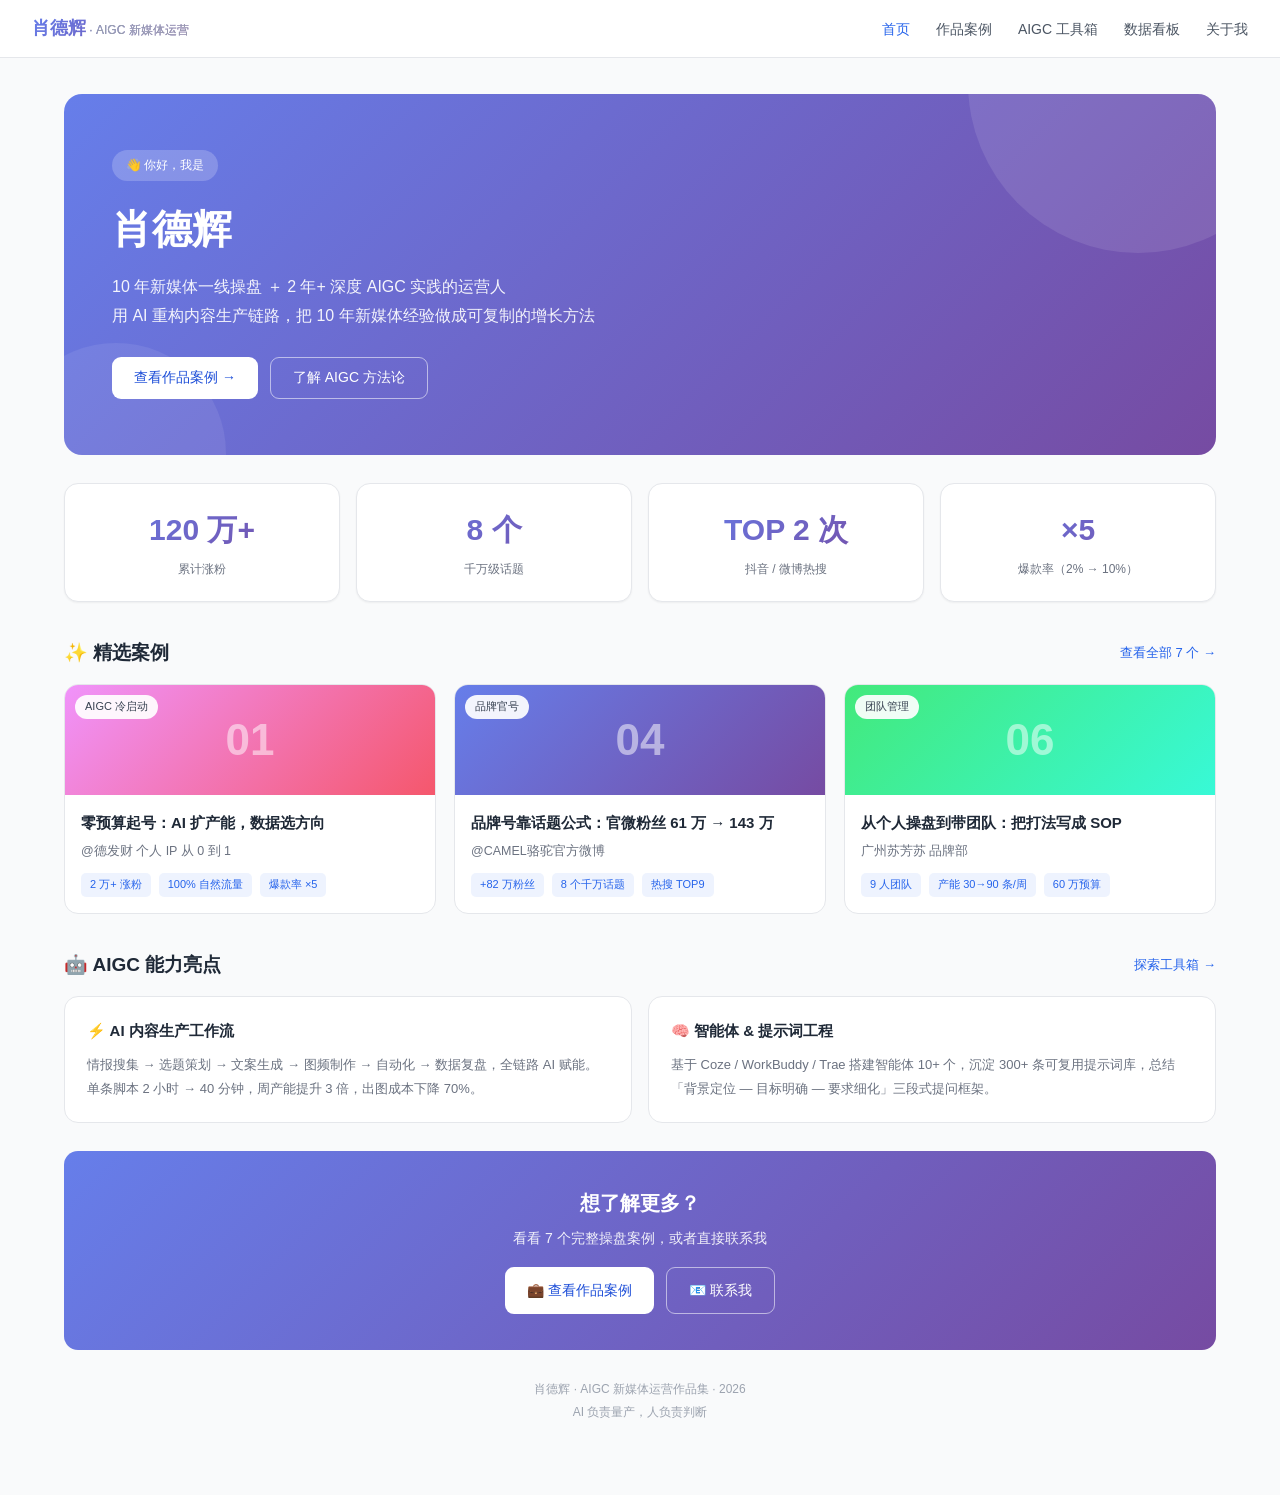
==== index.html @ 440e6bfe "deploy: 肖德辉AIGC新媒体作品集网站" ====
<!DOCTYPE html>
<html lang="zh-CN">
<head>
<meta charset="UTF-8">
<meta name="viewport" content="width=device-width, initial-scale=1.0">
<title>肖德辉 · AIGC 新媒体运营作品集</title>
<style>
  :root {
    --primary: #2563eb;
    --primary-light: #3b82f6;
    --primary-dark: #1d4ed8;
    --purple: #8b5cf6;
    --accent: #f59e0b;
    --success: #10b981;
    --danger: #ef4444;
    --gray-50: #f9fafb;
    --gray-100: #f3f4f6;
    --gray-200: #e5e7eb;
    --gray-300: #d1d5db;
    --gray-400: #9ca3af;
    --gray-500: #6b7280;
    --gray-600: #4b5563;
    --gray-700: #374151;
    --gray-800: #1f2937;
    --gray-900: #111827;
    --gradient-primary: linear-gradient(135deg, #667eea 0%, #764ba2 100%);
    --gradient-accent: linear-gradient(135deg, #f093fb 0%, #f5576c 100%);
    --gradient-warm: linear-gradient(135deg, #4facfe 0%, #00f2fe 100%);
    --gradient-green: linear-gradient(135deg, #43e97b 0%, #38f9d7 100%);
    --shadow-sm: 0 1px 2px rgba(0,0,0,0.05);
    --shadow-md: 0 4px 6px -1px rgba(0,0,0,0.1), 0 2px 4px -1px rgba(0,0,0,0.06);
    --shadow-lg: 0 10px 15px -3px rgba(0,0,0,0.1), 0 4px 6px -2px rgba(0,0,0,0.05);
  }
  * { margin: 0; padding: 0; box-sizing: border-box; }
  html { scroll-behavior: smooth; }
  body {
    font-family: -apple-system, BlinkMacSystemFont, "Segoe UI", "PingFang SC", "Hiragino Sans GB", "Microsoft YaHei", sans-serif;
    background: var(--gray-50);
    color: var(--gray-800);
    line-height: 1.6;
  }
  /* ===== 顶部导航 ===== */
  .top-nav {
    position: sticky; top: 0; z-index: 100;
    background: rgba(255,255,255,0.92);
    backdrop-filter: blur(10px);
    border-bottom: 1px solid var(--gray-200);
    padding: 14px 32px;
    display: flex; justify-content: space-between; align-items: center;
    flex-wrap: wrap; gap: 8px;
  }
  .top-nav .logo {
    font-size: 18px; font-weight: 700;
    background: var(--gradient-primary);
    -webkit-background-clip: text; -webkit-text-fill-color: transparent;
    background-clip: text; cursor: pointer;
  }
  .top-nav .logo span { font-size: 12px; font-weight: 500; -webkit-text-fill-color: var(--gray-400); color: var(--gray-400); }
  .top-nav .nav-links { display: flex; gap: 26px; list-style: none; flex-wrap: wrap; }
  .top-nav .nav-links a {
    text-decoration: none; color: var(--gray-600);
    font-size: 14px; font-weight: 500; transition: color 0.2s; cursor: pointer;
  }
  .top-nav .nav-links a:hover, .top-nav .nav-links a.active { color: var(--primary); }

  .container { max-width: 1200px; margin: 0 auto; padding: 36px 24px 64px; }
  .page { display: none; animation: fadeIn 0.35s ease; }
  .page.active { display: block; }
  @keyframes fadeIn { from { opacity: 0; transform: translateY(8px); } to { opacity: 1; transform: none; } }

  /* ===== Hero ===== */
  .hero-block {
    background: var(--gradient-primary);
    border-radius: 18px; padding: 56px 48px; color: white;
    margin-bottom: 28px; position: relative; overflow: hidden;
  }
  .hero-block::before {
    content: ''; position: absolute; top: -50%; right: -8%;
    width: 340px; height: 340px; background: rgba(255,255,255,0.1); border-radius: 50%;
  }
  .hero-block::after {
    content: ''; position: absolute; bottom: -30%; left: -5%;
    width: 220px; height: 220px; background: rgba(255,255,255,0.08); border-radius: 50%;
  }
  .hero-tag {
    display: inline-block; padding: 6px 14px; background: rgba(255,255,255,0.2);
    border-radius: 999px; font-size: 12px; font-weight: 500; margin-bottom: 16px;
    position: relative; z-index: 1;
  }
  .hero-title { font-size: 40px; font-weight: 700; margin-bottom: 12px; position: relative; z-index: 1; }
  .hero-subtitle { font-size: 16px; opacity: 0.92; margin-bottom: 26px; max-width: 560px; position: relative; z-index: 1; line-height: 1.8; }
  .hero-buttons { display: flex; gap: 12px; position: relative; z-index: 1; flex-wrap: wrap; }
  .btn {
    padding: 11px 22px; border-radius: 9px; font-size: 14px; font-weight: 500;
    cursor: pointer; border: none; transition: all 0.2s; font-family: inherit;
  }
  .btn-primary { background: white; color: var(--primary-dark); }
  .btn-primary:hover { transform: translateY(-1px); box-shadow: var(--shadow-md); }
  .btn-outline { background: transparent; color: white; border: 1.5px solid rgba(255,255,255,0.55); }
  .btn-outline:hover { background: rgba(255,255,255,0.12); }

  /* ===== 数据徽章 ===== */
  .stats-row { display: grid; grid-template-columns: repeat(4, 1fr); gap: 16px; margin-bottom: 36px; }
  .stat-card {
    background: white; border-radius: 14px; padding: 22px; text-align: center;
    border: 1px solid var(--gray-200); box-shadow: var(--shadow-sm);
    transition: all 0.25s;
  }
  .stat-card:hover { transform: translateY(-3px); box-shadow: var(--shadow-md); }
  .stat-card .stat-num {
    font-size: 30px; font-weight: 700;
    background: var(--gradient-primary);
    -webkit-background-clip: text; -webkit-text-fill-color: transparent; background-clip: text;
  }
  .stat-card .stat-label { font-size: 12px; color: var(--gray-500); margin-top: 6px; }

  /* ===== 区块标题 ===== */
  .section-title { display: flex; align-items: center; justify-content: space-between; margin-bottom: 16px; margin-top: 8px; flex-wrap: wrap; gap: 6px; }
  .section-title h3 { font-size: 19px; font-weight: 600; color: var(--gray-800); }
  .section-title .more-link { font-size: 13px; color: var(--primary); cursor: pointer; font-weight: 500; }

  /* ===== 案例卡片 ===== */
  .case-grid { display: grid; grid-template-columns: repeat(3, 1fr); gap: 18px; }
  .case-grid.two-col { grid-template-columns: repeat(2, 1fr); }
  .case-card {
    background: white; border-radius: 14px; overflow: hidden;
    border: 1px solid var(--gray-200); transition: all 0.3s; cursor: pointer;
    display: flex; flex-direction: column;
  }
  .case-card:hover { transform: translateY(-4px); box-shadow: var(--shadow-lg); border-color: var(--primary-light); }
  .case-thumb { height: 110px; position: relative; display: flex; align-items: center; justify-content: center; }
  .case-thumb.gradient-1 { background: linear-gradient(135deg, #667eea 0%, #764ba2 100%); }
  .case-thumb.gradient-2 { background: linear-gradient(135deg, #f093fb 0%, #f5576c 100%); }
  .case-thumb.gradient-3 { background: linear-gradient(135deg, #4facfe 0%, #00f2fe 100%); }
  .case-thumb.gradient-4 { background: linear-gradient(135deg, #43e97b 0%, #38f9d7 100%); }
  .case-thumb .case-num {
    color: rgba(255,255,255,0.85); font-size: 44px; font-weight: 800; opacity: 0.6;
  }
  .case-thumb .case-tag {
    position: absolute; top: 10px; left: 10px;
    background: rgba(255,255,255,0.92); padding: 3px 10px; border-radius: 999px;
    font-size: 11px; font-weight: 500; color: var(--gray-700);
  }
  .case-info { padding: 16px; flex: 1; display: flex; flex-direction: column; }
  .case-info h4 { font-size: 15px; font-weight: 600; color: var(--gray-800); margin-bottom: 6px; }
  .case-info p { font-size: 12.5px; color: var(--gray-500); margin-bottom: 12px; line-height: 1.6; flex: 1; }
  .case-metrics { display: flex; gap: 8px; flex-wrap: wrap; }
  .case-metric {
    font-size: 11px; padding: 3px 9px; background: rgba(37,99,235,0.08);
    color: var(--primary); border-radius: 5px; font-weight: 500;
  }

  /* ===== 双栏 ===== */
  .two-col { display: grid; grid-template-columns: 1fr 1fr; gap: 16px; margin-bottom: 24px; }
  .col-block { background: white; border-radius: 14px; padding: 22px; border: 1px solid var(--gray-200); }
  .col-block h4 { font-size: 15px; font-weight: 600; margin-bottom: 10px; color: var(--gray-800); }
  .col-block p { font-size: 13px; color: var(--gray-500); line-height: 1.8; }

  /* ===== CTA ===== */
  .cta-block {
    background: var(--gradient-primary); border-radius: 14px; padding: 36px;
    text-align: center; color: white; margin-top: 28px;
  }
  .cta-block h3 { font-size: 20px; margin-bottom: 8px; }
  .cta-block p { font-size: 14px; opacity: 0.9; margin-bottom: 18px; }
  .cta-block .btn-row { display: flex; gap: 12px; justify-content: center; flex-wrap: wrap; }

  /* ===== 页头 ===== */
  .page-head { text-align: center; margin-bottom: 36px; }
  .page-head .tag {
    display: inline-block; padding: 6px 16px; background: rgba(37,99,235,0.1);
    color: var(--primary); border-radius: 999px; font-size: 13px; font-weight: 500; margin-bottom: 14px;
  }
  .page-head h1 { font-size: 32px; font-weight: 700; color: var(--gray-900); margin-bottom: 10px; }
  .page-head p { font-size: 15px; color: var(--gray-500); max-width: 640px; margin: 0 auto; }

  /* ===== 筛选标签 ===== */
  .filter-bar { display: flex; gap: 8px; justify-content: center; margin-bottom: 26px; flex-wrap: wrap; }
  .filter-pill {
    padding: 7px 18px; background: white; color: var(--gray-600);
    border: 1px solid var(--gray-200); border-radius: 999px;
    font-size: 13px; cursor: pointer; transition: all 0.2s; font-family: inherit;
  }
  .filter-pill:hover { border-color: var(--primary-light); color: var(--primary); }
  .filter-pill.active { background: var(--primary); color: white; border-color: var(--primary); }

  /* ===== 案例详情 ===== */
  .case-detail-layout { display: grid; grid-template-columns: 210px 1fr; gap: 24px; }
  .side-nav {
    position: sticky; top: 84px; align-self: start;
    background: white; border-radius: 14px; padding: 16px; border: 1px solid var(--gray-200);
  }
  .side-nav h5 {
    font-size: 12px; color: var(--gray-400); text-transform: uppercase;
    letter-spacing: 0.5px; margin-bottom: 12px; font-weight: 600;
  }
  .side-nav ul { list-style: none; }
  .side-nav li {
    padding: 8px 12px; border-radius: 7px; font-size: 13px; color: var(--gray-600);
    cursor: pointer; margin-bottom: 2px; transition: all 0.2s;
  }
  .side-nav li:hover { background: rgba(37,99,235,0.08); color: var(--primary); }
  .side-nav li.active { background: var(--primary); color: white; font-weight: 500; }
  .side-nav .back-link {
    display: block; margin-top: 14px; padding-top: 12px; border-top: 1px solid var(--gray-100);
    font-size: 13px; color: var(--gray-400); cursor: pointer;
  }
  .side-nav .back-link:hover { color: var(--primary); }

  .case-main-content { background: white; border-radius: 14px; padding: 36px; border: 1px solid var(--gray-200); }
  .case-badge {
    display: inline-block; padding: 4px 12px; background: rgba(102,126,234,0.1);
    color: var(--primary); border-radius: 6px; font-size: 12px; font-weight: 500; margin-bottom: 12px;
  }
  .case-main-content h2 { font-size: 26px; font-weight: 700; color: var(--gray-900); margin-bottom: 10px; }
  .case-meta { display: flex; gap: 18px; margin-bottom: 26px; flex-wrap: wrap; }
  .case-meta span { font-size: 13px; color: var(--gray-500); }
  .case-meta span strong { color: var(--gray-700); }

  .content-block { margin-bottom: 34px; }
  .content-block h3 {
    font-size: 17px; font-weight: 600; color: var(--gray-800);
    margin-bottom: 12px; padding-bottom: 8px; border-bottom: 2px solid var(--gray-100);
  }
  .content-block p { font-size: 14px; color: var(--gray-600); line-height: 1.9; margin-bottom: 12px; }
  .content-block ul { padding-left: 20px; margin-bottom: 12px; }
  .content-block li { font-size: 14px; color: var(--gray-600); line-height: 1.9; margin-bottom: 6px; }

  .result-cards { display: grid; grid-template-columns: repeat(auto-fit, minmax(150px, 1fr)); gap: 12px; margin: 16px 0; }
  .result-card {
    background: linear-gradient(135deg, rgba(102,126,234,0.08) 0%, rgba(118,75,162,0.08) 100%);
    border-radius: 10px; padding: 18px 14px; text-align: center;
  }
  .result-card .num { font-size: 22px; font-weight: 700; color: var(--primary-dark); }
  .result-card .label { font-size: 12px; color: var(--gray-600); margin-top: 5px; }

  .step-list { counter-reset: step; }
  .step-item {
    display: flex; gap: 14px; margin-bottom: 14px; padding: 14px 16px;
    background: var(--gray-50); border-radius: 10px; border: 1px solid var(--gray-200);
  }
  .step-item .step-no {
    flex-shrink: 0; width: 30px; height: 30px; border-radius: 8px;
    background: var(--gradient-primary); color: white;
    display: flex; align-items: center; justify-content: center;
    font-weight: 700; font-size: 13px;
  }
  .step-item .step-body h5 { font-size: 14px; font-weight: 600; color: var(--gray-800); margin-bottom: 3px; }
  .step-item .step-body p { font-size: 13px; color: var(--gray-500); margin: 0; line-height: 1.7; }

  .quote-block {
    border-left: 4px solid var(--primary); background: rgba(37,99,235,0.05);
    padding: 14px 18px; border-radius: 0 10px 10px 0; margin: 14px 0;
    font-size: 13.5px; color: var(--gray-600); font-style: normal;
  }

  /* ===== 证据画廊 ===== */
  .ev-group { margin-bottom: 22px; border: 1px solid var(--gray-200); border-radius: 12px; overflow: hidden; }
  .ev-group-head {
    display: flex; align-items: center; gap: 10px; padding: 11px 16px;
    background: var(--gray-50); border-bottom: 1px solid var(--gray-200); flex-wrap: wrap;
  }
  .ev-badge {
    padding: 2px 10px; border-radius: 5px; font-size: 11px; font-weight: 700;
    background: var(--gradient-primary); color: white; letter-spacing: 0.3px;
  }
  .ev-caption { font-size: 13px; color: var(--gray-600); font-weight: 500; }
  .ev-verify { font-size: 12px; color: var(--gray-400); margin-left: auto; }
  .ev-imgs { display: grid; grid-template-columns: repeat(auto-fill, minmax(200px, 1fr)); gap: 10px; padding: 14px 16px; }
  .ev-imgs figure { cursor: zoom-in; }
  .ev-imgs img {
    width: 100%; border-radius: 8px; border: 1px solid var(--gray-200);
    display: block; transition: all 0.2s; background: white;
  }
  .ev-imgs figure:hover img { box-shadow: var(--shadow-md); border-color: var(--primary-light); }
  .ev-imgs figcaption { font-size: 11px; color: var(--gray-400); margin-top: 5px; line-height: 1.5; }
  .ev-note {
    padding: 14px 16px; font-size: 12.5px; color: var(--gray-500);
    background: #fffbeb; border-top: 1px solid #fde68a; line-height: 1.7;
  }
  .ev-note strong { color: #92400e; }

  /* ===== 灯箱 ===== */
  .lightbox {
    position: fixed; inset: 0; z-index: 999; background: rgba(17,24,39,0.92);
    display: none; align-items: center; justify-content: center; flex-direction: column;
    padding: 40px; cursor: zoom-out;
  }
  .lightbox.open { display: flex; }
  .lightbox img { max-width: 92vw; max-height: 78vh; border-radius: 10px; box-shadow: 0 20px 60px rgba(0,0,0,0.5); }
  .lightbox .lb-cap {
    color: #e5e7eb; font-size: 13px; margin-top: 14px; text-align: center; max-width: 80vw; line-height: 1.7;
  }
  .lightbox .lb-cap .ev-badge { margin-right: 8px; }
  .lightbox .lb-close {
    position: absolute; top: 18px; right: 24px; color: white; font-size: 28px;
    cursor: pointer; opacity: 0.7; line-height: 1;
  }
  .lightbox .lb-close:hover { opacity: 1; }
  .lightbox .lb-nav {
    position: absolute; top: 50%; transform: translateY(-50%);
    color: white; font-size: 30px; cursor: pointer; opacity: 0.6; user-select: none; padding: 16px 10px;
  }
  .lightbox .lb-nav:hover { opacity: 1; }
  .lightbox .lb-prev { left: 8px; }
  .lightbox .lb-next { right: 8px; }

  .case-pager {
    display: flex; justify-content: space-between; padding-top: 22px;
    border-top: 1px solid var(--gray-200); margin-top: 34px; gap: 12px; flex-wrap: wrap;
  }
  .case-pager span { cursor: pointer; color: var(--gray-500); font-size: 13.5px; }
  .case-pager span:hover { color: var(--primary); }

  /* ===== 工作流 ===== */
  .workflow-diagram {
    background: white; border-radius: 14px; padding: 30px; margin-bottom: 24px; border: 1px solid var(--gray-200);
  }
  .workflow-steps { display: flex; align-items: stretch; justify-content: space-between; gap: 6px; flex-wrap: wrap; }
  .workflow-step {
    flex: 1; min-width: 130px; background: var(--gray-50); border-radius: 10px;
    padding: 16px 12px; text-align: center; border: 1.5px solid var(--gray-200);
    transition: all 0.3s; position: relative;
  }
  .workflow-step:hover { border-color: var(--primary); transform: translateY(-2px); box-shadow: var(--shadow-md); }
  .workflow-step .step-icon { font-size: 26px; margin-bottom: 8px; }
  .workflow-step .step-title { font-size: 13px; font-weight: 600; color: var(--gray-800); margin-bottom: 4px; }
  .workflow-step .step-tool {
    font-size: 11px; color: var(--primary); background: rgba(37,99,235,0.08);
    padding: 2px 8px; border-radius: 4px; display: inline-block; margin-bottom: 5px;
  }
  .workflow-step .step-metric { font-size: 11px; color: var(--success); font-weight: 600; }
  .workflow-arrow { font-size: 20px; color: var(--gray-300); flex-shrink: 0; align-self: center; }

  /* ===== 工具卡片 ===== */
  .tool-grid { display: grid; grid-template-columns: repeat(4, 1fr); gap: 12px; margin-bottom: 24px; }
  .tool-card {
    background: white; border-radius: 12px; padding: 18px 14px; text-align: center;
    border: 1px solid var(--gray-200); transition: all 0.3s;
  }
  .tool-card:hover { border-color: var(--primary-light); box-shadow: var(--shadow-md); transform: translateY(-2px); }
  .tool-card .tool-icon {
    width: 42px; height: 42px; border-radius: 11px; margin: 0 auto 10px;
    display: flex; align-items: center; justify-content: center; font-size: 20px;
  }
  .tool-card .tool-icon.blue { background: rgba(59,130,246,0.14); }
  .tool-card .tool-icon.purple { background: rgba(139,92,246,0.14); }
  .tool-card .tool-icon.green { background: rgba(16,185,129,0.14); }
  .tool-card .tool-icon.orange { background: rgba(249,115,22,0.14); }
  .tool-card h5 { font-size: 13px; font-weight: 600; color: var(--gray-800); margin-bottom: 4px; }
  .tool-card p { font-size: 11px; color: var(--gray-500); line-height: 1.5; }

  /* ===== 提示词卡片 ===== */
  .prompt-card {
    background: #1e1e2e; border-radius: 12px; padding: 20px; color: #cdd6f4;
    font-family: 'SF Mono', Monaco, 'Courier New', monospace;
    font-size: 12px; line-height: 1.8; margin-bottom: 16px; position: relative;
  }
  .prompt-card .prompt-label {
    position: absolute; top: 12px; right: 16px; font-size: 10px; color: #89b4fa;
    background: rgba(137,180,250,0.15); padding: 2px 8px; border-radius: 4px;
    font-family: -apple-system, sans-serif;
  }
  .prompt-card .prompt-title {
    color: #f9e2af; font-size: 13px; margin-bottom: 12px;
    font-family: -apple-system, sans-serif; font-weight: 600;
  }
  .prompt-card .kw { color: #cba6f7; }

  /* ===== 方法论 ===== */
  .method-grid { display: grid; grid-template-columns: 1fr 1fr; gap: 16px; margin-bottom: 24px; }
  .method-card {
    background: white; border-radius: 14px; padding: 24px; border: 1px solid var(--gray-200);
    transition: all 0.25s;
  }
  .method-card:hover { box-shadow: var(--shadow-md); transform: translateY(-2px); }
  .method-card .m-no {
    display: inline-flex; width: 34px; height: 34px; border-radius: 9px;
    background: var(--gradient-primary); color: white; align-items: center;
    justify-content: center; font-weight: 700; font-size: 15px; margin-bottom: 12px;
  }
  .method-card h4 { font-size: 15px; font-weight: 600; color: var(--gray-800); margin-bottom: 8px; line-height: 1.5; }
  .method-card p { font-size: 13px; color: var(--gray-500); line-height: 1.8; }

  /* ===== 数据看板 ===== */
  .dashboard-grid { display: grid; grid-template-columns: repeat(4, 1fr); gap: 12px; margin-bottom: 16px; }
  .dash-card { background: white; border-radius: 12px; padding: 18px; border: 1px solid var(--gray-200); }
  .dash-card .dash-label { font-size: 12px; color: var(--gray-500); margin-bottom: 6px; }
  .dash-card .dash-value {
    font-size: 25px; font-weight: 700; color: var(--gray-900);
    background: var(--gradient-primary);
    -webkit-background-clip: text; -webkit-text-fill-color: transparent; background-clip: text;
  }
  .dash-card .dash-change { font-size: 11px; margin-top: 4px; color: var(--success); }
  .chart-row { display: grid; grid-template-columns: 2fr 1fr; gap: 12px; margin-bottom: 16px; }
  .chart-box { background: white; border-radius: 12px; padding: 20px; border: 1px solid var(--gray-200); }
  .chart-box h4 { font-size: 14px; font-weight: 600; color: var(--gray-800); margin-bottom: 12px; }
  .chart-box h4 small { font-weight: 400; color: var(--gray-400); font-size: 11px; margin-left: 6px; }
  .bar-list { display: flex; flex-direction: column; gap: 10px; }
  .bar-row { display: flex; align-items: center; gap: 10px; }
  .bar-rank {
    width: 22px; height: 22px; border-radius: 50%; flex-shrink: 0;
    background: #fef3c7; color: #92400e; display: flex; align-items: center;
    justify-content: center; font-size: 11px; font-weight: 700;
  }
  .bar-rank.gray { background: var(--gray-100); color: var(--gray-500); }
  .bar-row .bar-name { flex: 1; font-size: 13px; color: var(--gray-700); min-width: 0; }
  .bar-row .bar-val { font-size: 12px; color: var(--primary); font-weight: 600; white-space: nowrap; }
  .hbar { height: 9px; background: var(--gray-100); border-radius: 5px; overflow: hidden; margin-top: 4px; }
  .hbar i { display: block; height: 100%; border-radius: 5px; }

  .footnote {
    background: white; border-radius: 12px; padding: 16px 20px; text-align: center;
    color: var(--gray-400); font-size: 12px; border: 1px solid var(--gray-200); margin-top: 20px; line-height: 1.8;
  }

  /* ===== 关于 ===== */
  .about-layout { display: grid; grid-template-columns: 280px 1fr; gap: 32px; }
  .about-sidebar { position: sticky; top: 84px; align-self: start; }
  .avatar-card {
    background: white; border-radius: 16px; padding: 26px; text-align: center;
    border: 1px solid var(--gray-200); box-shadow: var(--shadow-sm);
  }
  .avatar-circle {
    width: 96px; height: 96px; border-radius: 50%; background: var(--gradient-primary);
    margin: 0 auto 16px; display: flex; align-items: center; justify-content: center;
    color: white; font-size: 34px; font-weight: 700;
  }
  .avatar-card h3 { font-size: 20px; font-weight: 700; color: var(--gray-900); margin-bottom: 4px; }
  .avatar-card .role { font-size: 13px; color: var(--gray-500); margin-bottom: 18px; }
  .avatar-card .contact-list { margin-top: 18px; padding-top: 16px; border-top: 1px solid var(--gray-100); text-align: left; }
  .avatar-card .contact-list p { font-size: 12.5px; color: var(--gray-500); margin-bottom: 6px; }
  .about-content h2 { font-size: 23px; font-weight: 700; color: var(--gray-900); margin-bottom: 16px; }
  .about-content p { font-size: 14px; color: var(--gray-600); line-height: 1.9; margin-bottom: 14px; }
  .about-content h3 { font-size: 17px; font-weight: 600; margin-top: 30px; margin-bottom: 12px; color: var(--gray-800); }

  .skill-tags { display: flex; flex-wrap: wrap; gap: 8px; margin: 16px 0; }
  .skill-tag {
    padding: 6px 14px; background: rgba(37,99,235,0.08); color: var(--primary);
    border-radius: 999px; font-size: 12px; font-weight: 500;
  }

  .timeline { position: relative; padding-left: 24px; }
  .timeline::before { content: ''; position: absolute; left: 6px; top: 4px; bottom: 4px; width: 2px; background: var(--gray-200); }
  .timeline-item { position: relative; margin-bottom: 18px; }
  .timeline-item::before {
    content: ''; position: absolute; left: -22px; top: 5px; width: 10px; height: 10px;
    border-radius: 50%; background: var(--primary); border: 2px solid white;
    box-shadow: 0 0 0 2px var(--primary);
  }
  .timeline-item .time { font-size: 11px; color: var(--gray-400); font-weight: 500; }
  .timeline-item .title { font-size: 13.5px; font-weight: 600; color: var(--gray-700); margin: 2px 0; }
  .timeline-item .desc { font-size: 12.5px; color: var(--gray-500); }

  .site-footer {
    text-align: center; padding: 28px 0 8px; color: var(--gray-400); font-size: 12px; line-height: 1.9;
  }

  /* ===== 响应式 ===== */
  @media (max-width: 900px) {
    .stats-row, .case-grid, .tool-grid, .dashboard-grid { grid-template-columns: repeat(2, 1fr); }
    .case-grid.two-col { grid-template-columns: 1fr; }
    .two-col, .chart-row, .method-grid { grid-template-columns: 1fr; }
    .case-detail-layout, .about-layout { grid-template-columns: 1fr; }
    .side-nav, .about-sidebar { position: static; }
    .hero-title { font-size: 30px; }
    .hero-block { padding: 40px 28px; }
    .top-nav { padding: 12px 18px; }
    .top-nav .nav-links { gap: 16px; }
  }
  @media (max-width: 560px) {
    .stats-row, .tool-grid, .dashboard-grid { grid-template-columns: 1fr 1fr; }
    .case-grid { grid-template-columns: 1fr; }
    .container { padding: 24px 14px 48px; }
    .case-main-content { padding: 22px 16px; }
  }
</style>
</head>
<body>

<nav class="top-nav">
  <div class="logo" data-nav="home">肖德辉<span> · AIGC 新媒体运营</span></div>
  <ul class="nav-links">
    <li><a data-nav="home" class="active">首页</a></li>
    <li><a data-nav="works">作品案例</a></li>
    <li><a data-nav="ai">AIGC 工具箱</a></li>
    <li><a data-nav="dashboard">数据看板</a></li>
    <li><a data-nav="about">关于我</a></li>
  </ul>
</nav>

<div class="container">

  <!-- ============ 首页 ============ -->
  <section class="page active" id="page-home">
    <div class="hero-block">
      <span class="hero-tag">👋 你好，我是</span>
      <div class="hero-title">肖德辉</div>
      <div class="hero-subtitle">
        10 年新媒体一线操盘 ＋ 2 年+ 深度 AIGC 实践的运营人<br>
        用 AI 重构内容生产链路，把 10 年新媒体经验做成可复制的增长方法
      </div>
      <div class="hero-buttons">
        <button class="btn btn-primary" data-nav="works">查看作品案例 →</button>
        <button class="btn btn-outline" data-nav="ai">了解 AIGC 方法论</button>
      </div>
    </div>

    <div class="stats-row">
      <div class="stat-card"><div class="stat-num">120 万+</div><div class="stat-label">累计涨粉</div></div>
      <div class="stat-card"><div class="stat-num">8 个</div><div class="stat-label">千万级话题</div></div>
      <div class="stat-card"><div class="stat-num">TOP 2 次</div><div class="stat-label">抖音 / 微博热搜</div></div>
      <div class="stat-card"><div class="stat-num">×5</div><div class="stat-label">爆款率（2% → 10%）</div></div>
    </div>

    <div class="section-title">
      <h3>✨ 精选案例</h3>
      <span class="more-link" data-nav="works">查看全部 7 个 →</span>
    </div>
    <div class="case-grid" id="featured-cases"></div>

    <div class="section-title" style="margin-top:36px;">
      <h3>🤖 AIGC 能力亮点</h3>
      <span class="more-link" data-nav="ai">探索工具箱 →</span>
    </div>
    <div class="two-col">
      <div class="col-block">
        <h4>⚡ AI 内容生产工作流</h4>
        <p>情报搜集 → 选题策划 → 文案生成 → 图频制作 → 自动化 → 数据复盘，全链路 AI 赋能。单条脚本 2 小时 → 40 分钟，周产能提升 3 倍，出图成本下降 70%。</p>
      </div>
      <div class="col-block">
        <h4>🧠 智能体 & 提示词工程</h4>
        <p>基于 Coze / WorkBuddy / Trae 搭建智能体 10+ 个，沉淀 300+ 条可复用提示词库，总结「背景定位 — 目标明确 — 要求细化」三段式提问框架。</p>
      </div>
    </div>

    <div class="cta-block">
      <h3>想了解更多？</h3>
      <p>看看 7 个完整操盘案例，或者直接联系我</p>
      <div class="btn-row">
        <button class="btn btn-primary" data-nav="works">💼 查看作品案例</button>
        <a class="btn btn-outline" href="mailto:dehuixiao@163.com" style="text-decoration:none;">📧 联系我</a>
      </div>
    </div>
  </section>

  <!-- ============ 作品案例列表 ============ -->
  <section class="page" id="page-works">
    <div class="page-head">
      <span class="tag">💼 Works</span>
      <h1>作品案例</h1>
      <p>7 个真实操盘项目，按「背景 → 动作 → 数据 → 复盘」逐层拆解，每个案例都能追溯到真实账号</p>
    </div>
    <div class="filter-bar" id="filter-bar"></div>
    <div class="case-grid two-col" id="works-grid"></div>
    <div class="footnote">排序按 AIGC 浓度而非时间 · 案例三（电商详情页）为个人实操演示 · 数据实证截图内嵌于各案例详情页</div>
  </section>

  <!-- ============ 案例详情 ============ -->
  <section class="page" id="page-case">
    <div class="case-detail-layout" id="case-detail"></div>
  </section>

  <!-- ============ AIGC 工具箱 ============ -->
  <section class="page" id="page-ai">
    <div class="page-head">
      <span class="tag">🤖 AI Playbook</span>
      <h1>我的 AIGC 工具箱</h1>
      <p>工具只决定下限，链路设计决定上限——六个环节串成一条链，而不是六个孤立的工具</p>
    </div>

    <div class="section-title"><h3>⚡ AI 内容生产工作流</h3></div>
    <div class="workflow-diagram">
      <div class="workflow-steps">
        <div class="workflow-step">
          <div class="step-icon">🔍</div>
          <div class="step-title">情报搜集</div>
          <span class="step-tool">GPT · Kimi</span>
          <div class="step-metric">选题库 ≥ 20 条/日</div>
        </div>
        <div class="workflow-arrow">→</div>
        <div class="workflow-step">
          <div class="step-icon">✍️</div>
          <div class="step-title">文案量产</div>
          <span class="step-tool">GPT · 提示词框架</span>
          <div class="step-metric">2 小时 → 40 分钟</div>
        </div>
        <div class="workflow-arrow">→</div>
        <div class="workflow-step">
          <div class="step-icon">🎨</div>
          <div class="step-title">视觉出图</div>
          <span class="step-tool">Canva · 即梦</span>
          <div class="step-metric">出图成本 ↓ 70%</div>
        </div>
        <div class="workflow-arrow">→</div>
        <div class="workflow-step">
          <div class="step-icon">🎬</div>
          <div class="step-title">视频成片</div>
          <span class="step-tool">可灵 · 剪映 AI</span>
          <div class="step-metric">周产能 ×3</div>
        </div>
        <div class="workflow-arrow">→</div>
        <div class="workflow-step">
          <div class="step-icon">⚙️</div>
          <div class="step-title">自动化</div>
          <span class="step-tool">Coze · WorkBuddy · Trae</span>
          <div class="step-metric">人工环节大幅减少</div>
        </div>
        <div class="workflow-arrow">→</div>
        <div class="workflow-step">
          <div class="step-icon">📊</div>
          <div class="step-title">数据复盘</div>
          <span class="step-tool">后台 + 自建看板</span>
          <div class="step-metric">爆款率 2% → 10%</div>
        </div>
      </div>
    </div>

    <div class="two-col">
      <div class="col-block">
        <h4>🎯 人机协作模式</h4>
        <p style="line-height:2.1;">
          <strong>AI 负责：</strong>情报搜集、初稿生成、素材处理、数据整理<br>
          <strong>人负责：</strong>策略判断、调性把控、创意方向、质量审核<br>
          <strong>核心原则：</strong>AI 出草稿，人定调性，数据决定下一轮方向；模版按数据反馈迭代，而不是靠经验拍板
        </p>
      </div>
      <div class="col-block">
        <h4>📈 效率结果</h4>
        <p style="line-height:2.1;">
          单条脚本：<strong>2 小时 → 40 分钟</strong><br>
          内容产能：<strong>30 → 90 条 / 周</strong>（团队协作）<br>
          详情页周期：<strong>1 天 → 2 小时</strong> · 出图成本 <strong>↓ 70%</strong><br>
          爆款率：<strong>2% → 10%</strong>（A/B 测试 + 模版迭代）
        </p>
      </div>
    </div>

    <div class="section-title"><h3>🛠️ 工具矩阵</h3></div>
    <div class="tool-grid">
      <div class="tool-card">
        <div class="tool-icon blue">💬</div>
        <h5>GPT / Kimi</h5>
        <p>情报搜集与文案量产主力</p>
      </div>
      <div class="tool-card">
        <div class="tool-icon purple">🤖</div>
        <h5>Coze / WorkBuddy / Trae</h5>
        <p>智能体搭建 & 自动化工作流</p>
      </div>
      <div class="tool-card">
        <div class="tool-icon green">🎨</div>
        <h5>Canva / 即梦 / 可灵</h5>
        <p>AI 图片与视频生成</p>
      </div>
      <div class="tool-card">
        <div class="tool-icon orange">✂️</div>
        <h5>剪映 AI</h5>
        <p>口播稿 → 字幕 → 剪辑成片</p>
      </div>
    </div>

    <div class="section-title"><h3>📝 提示词工程：三段式框架</h3></div>
    <div class="two-col">
      <div class="col-block" style="border: 2px dashed var(--primary-light); background: white;">
        <h4 style="color: var(--primary);">🧩 背景定位 — 目标明确 — 要求细化</h4>
        <p style="font-size:13px; line-height:2; margin-top:8px;">
          <strong>1️⃣ 背景定位：</strong>告诉 AI 它是谁、在什么场景下<br>
          <strong>2️⃣ 目标明确：</strong>清楚说明要产出什么、给谁看<br>
          <strong>3️⃣ 要求细化：</strong>格式、风格、字数、语气等具体约束
        </p>
        <p style="margin-top:12px; font-size:12px; color:var(--gray-400);">💾 沉淀可复用提示词 300+ 条 · 按选题 / 脚本 / 封面 / 评论区分类 · 新人照着填空就能用</p>
      </div>
      <div class="prompt-card" style="margin:0;">
        <span class="prompt-label">示例 · 爆款文案生成</span>
        <div class="prompt-title">📌 抖音爆款文案生成器</div>
<span class="kw"># 角色</span>：你是一位资深抖音内容策划，擅长泛励志赛道...
<span class="kw"># 任务</span>：根据以下选题，生成一条 600 字以内的抖音口播文案
<span class="kw"># 要求</span>：
  - 开头 3 秒必须有钩子（提问 / 反常识 / 痛点直击）
  - 中段用「故事 + 观点」结构，节奏紧凑
  - 结尾升华 + 引导互动（评论区留言）
  - 语气：像朋友聊天，真诚不鸡汤
<span class="kw"># 选题</span>：「成年人的崩溃，都是悄无声息的」
      </div>
    </div>

    <div class="section-title"><h3>🤖 智能体作品</h3></div>
    <div class="two-col">
      <div class="col-block">
        <h4>🧠 已上线智能体 10+ 个</h4>
        <p>Coze 搭建「AI 高情商教练」「行业日报」「营销海报」等智能体和应用。人设 ＋ 知识库 ＋ 对话流完整落地：先定义"它是谁"，把行业资料喂进知识库，再编排多轮交互把人的判断固化进流程，最后接 WorkBuddy / Trae 自动化输出。</p>
      </div>
      <div class="col-block">
        <h4>📚 可复用提示词库 300+ 条</h4>
        <p>按选题 / 脚本 / 封面 / 评论区运营分类，三段式框架直接套用。检验标准只有一条：换个品类、换个账号，这套东西还能不能直接用——已在新账号冷启动与电商详情页两个场景验证通过。</p>
      </div>
    </div>

    <div class="section-title"><h3>🧭 方法论沉淀</h3></div>
    <p style="font-size:13px; color:var(--gray-500); margin-bottom:16px;">工具会过时，方法不会。这四条是从 7 个案例里反复用过的，检验标准只有一条：<strong>换个品类还能不能用。</strong></p>
    <div class="method-grid">
      <div class="method-card">
        <div class="m-no">1</div>
        <h4>提示词框架：背景定位 — 目标明确 — 要求细化</h4>
        <p>把「凭感觉问 AI」变成可复制的提问。已沉淀 300+ 条场景化提示词，覆盖选题、脚本、封面、评论区运营，新人照着填空就能用。</p>
      </div>
      <div class="method-card">
        <div class="m-no">2</div>
        <h4>AI 内容生产 SOP：情报 → 选题 → 脚本 → 出图 → 成片 → 复盘</h4>
        <p>核心是分工原则：AI 出草稿，人定调性，数据决定下一轮方向；模版按数据反馈迭代，而不是靠经验拍板。</p>
      </div>
      <div class="method-card">
        <div class="m-no">3</div>
        <h4>数据看板三率</h4>
        <p>内容侧看完播率 / 互动率 / 转化率；增长侧看涨粉速度 / 自然流量占比 / 爆款率；商业侧看询单量 / 带货意向 / 复购率。三率监控决定下一轮方向。</p>
      </div>
      <div class="method-card">
        <div class="m-no">4</div>
        <h4>三类高互动话题公式</h4>
        <p>从骆驼官微的实战复盘中总结得出（共鸣型 / 互动型 / 借势型），后续话题平均曝光量提升 40%，换账号、换品类仍可套用。</p>
      </div>
    </div>
  </section>

  <!-- ============ 数据看板 ============ -->
  <section class="page" id="page-dashboard">
    <div class="page-head">
      <span class="tag">📊 Dashboard</span>
      <h1>数据看板</h1>
      <p>运营人用数据说话 · 数据为任职期间后台记录，部分敏感信息已脱敏</p>
    </div>

    <div class="dashboard-grid">
      <div class="dash-card">
        <div class="dash-label">累计操盘涨粉</div>
        <div class="dash-value">120 万+</div>
        <div class="dash-change">↑ 官方号 / 网红号 / 个人号合计</div>
      </div>
      <div class="dash-card">
        <div class="dash-label">千万级曝光话题</div>
        <div class="dash-value">8 个</div>
        <div class="dash-change">↑ 含微博热搜 TOP9</div>
      </div>
      <div class="dash-card">
        <div class="dash-label">内容生产效率</div>
        <div class="dash-value">×3</div>
        <div class="dash-change">↑ 单条脚本 2 小时 → 40 分钟</div>
      </div>
      <div class="dash-card">
        <div class="dash-label">爆款率提升</div>
        <div class="dash-value">2% → 10%</div>
        <div class="dash-change">↑ A/B 测试 + 模版迭代</div>
      </div>
    </div>

    <div class="chart-row">
      <div class="chart-box">
        <h4>📈 主要账号涨粉轨迹<small>示意曲线 · 真实数据见案例实证页</small></h4>
        <svg viewBox="0 0 560 180" style="width:100%; height:auto;" role="img" aria-label="账号涨粉轨迹示意图">
          <defs>
            <linearGradient id="lg1" x1="0" y1="0" x2="0" y2="1">
              <stop offset="0%" stop-color="#667eea" stop-opacity="0.35"/>
              <stop offset="100%" stop-color="#764ba2" stop-opacity="0.02"/>
            </linearGradient>
          </defs>
          <g font-size="10" fill="#9ca3af">
            <text x="8" y="30">@CAMEL骆驼官微 61万 → 143万</text>
            <text x="8" y="86">网红号矩阵 年涨粉 23万</text>
            <text x="8" y="142">@德发财 2个月 2万+ · 零投放</text>
            <text x="470" y="174">→ 时间</text>
          </g>
          <path d="M40,54 C120,50 200,44 280,36 C360,28 440,22 520,14 L520,60 L40,60 Z" fill="url(#lg1)"/>
          <path d="M40,54 C120,50 200,44 280,36 C360,28 440,22 520,14" fill="none" stroke="#667eea" stroke-width="2.5" stroke-linecap="round"/>
          <path d="M40,110 C120,108 200,104 280,100 C360,96 440,92 520,88" fill="none" stroke="#f5576c" stroke-width="2.5" stroke-linecap="round" opacity="0.85"/>
          <path d="M40,164 C120,162 200,158 280,150 C360,142 440,136 520,130" fill="none" stroke="#38f9d7" stroke-width="2.5" stroke-linecap="round" opacity="0.9"/>
          <g fill="#667eea">
            <circle cx="40" cy="54" r="3.5"/><circle cx="520" cy="14" r="3.5"/>
          </g>
        </svg>
      </div>
      <div class="chart-box">
        <h4>🏆 爆款率 A/B 实测</h4>
        <div style="display:flex; flex-direction:column; gap:14px; justify-content:center; height:78%;">
          <div>
            <div style="display:flex; justify-content:space-between; font-size:12px; margin-bottom:4px;">
              <span style="color:var(--gray-500);">版本 A 播放</span>
              <span style="color:var(--gray-600); font-weight:600;">1.4 万</span>
            </div>
            <div class="hbar"><i style="width:9%; background:var(--gray-400);"></i></div>
          </div>
          <div>
            <div style="display:flex; justify-content:space-between; font-size:12px; margin-bottom:4px;">
              <span style="color:var(--primary); font-weight:500;">版本 B 播放</span>
              <span style="color:var(--primary); font-weight:700;">15.3 万</span>
            </div>
            <div class="hbar"><i style="width:100%; background:var(--gradient-primary);"></i></div>
          </div>
          <p style="font-size:11px; color:var(--gray-400);">同一内容双版本封面标题 · 经多轮 A/B 测试</p>
        </div>
      </div>
    </div>

    <div class="chart-row">
      <div class="chart-box">
        <h4>🔥 爆款内容 TOP5</h4>
        <div class="bar-list">
          <div class="bar-row">
            <span class="bar-rank">1</span>
            <span class="bar-name">#南方人冬天睡觉流程# 微博热搜话题</span>
            <span class="bar-val">2 亿级曝光 · TOP9</span>
          </div>
          <div class="bar-row">
            <span class="bar-rank">2</span>
            <span class="bar-name">抖音 @小锅工作室 热榜视频</span>
            <span class="bar-val">4383 万+ 播放</span>
          </div>
          <div class="bar-row">
            <span class="bar-rank">3</span>
            <span class="bar-name">#改潮换代# 等 8 个千万级话题</span>
            <span class="bar-val">千万级曝光</span>
          </div>
          <div class="bar-row">
            <span class="bar-rank gray">4</span>
            <span class="bar-name">单篇微博最高阅读 · 转发 13 万+</span>
            <span class="bar-val">327 万阅读</span>
          </div>
          <div class="bar-row">
            <span class="bar-rank gray">5</span>
            <span class="bar-name">#生活里的仪式感# 话题视频 · 单条涨粉 3 万+</span>
            <span class="bar-val">互动 200 万+</span>
          </div>
        </div>
      </div>
      <div class="chart-box">
        <h4>💡 效率提升对比</h4>
        <div style="display:flex; flex-direction:column; gap:14px; justify-content:center; height:80%;">
          <div>
            <div style="display:flex; justify-content:space-between; font-size:12px; margin-bottom:4px;">
              <span style="color:var(--gray-500);">传统方式 · 单条脚本</span>
              <span style="color:var(--gray-600); font-weight:600;">2 小时</span>
            </div>
            <div class="hbar"><i style="width:100%; background:var(--gray-400);"></i></div>
          </div>
          <div>
            <div style="display:flex; justify-content:space-between; font-size:12px; margin-bottom:4px;">
              <span style="color:var(--primary); font-weight:500;">AI 赋能后</span>
              <span style="color:var(--primary); font-weight:700;">40 分钟</span>
            </div>
            <div class="hbar"><i style="width:33%; background:var(--gradient-primary);"></i></div>
          </div>
          <div>
            <div style="display:flex; justify-content:space-between; font-size:12px; margin-bottom:4px;">
              <span style="color:var(--gray-500);">详情页周期</span>
              <span style="color:var(--gray-600); font-weight:600;">1 天 → 2 小时</span>
            </div>
            <div class="hbar"><i style="width:88%; background:var(--gradient-warm);"></i></div>
          </div>
          <p style="font-size:11px; color:var(--gray-400);">AI 把试错成本降下来，等于把试错次数放大 3 倍</p>
        </div>
      </div>
    </div>

    <div class="footnote">⚠️ 以上数据均来自真实项目，数据为任职期间记录 · 案例三（电商详情页）为个人实操演示 · 部分敏感信息已脱敏处理</div>
  </section>

  <!-- ============ 关于我 ============ -->
  <section class="page" id="page-about">
    <div class="about-layout">
      <div class="about-sidebar">
        <div class="avatar-card">
          <div class="avatar-circle">肖</div>
          <h3>肖德辉</h3>
          <div class="role">AIGC 新媒体运营</div>
          <div class="contact-list">
            <p>📍 广州</p>
            <p>📧 dehuixiao@163.com</p>
            <p>📱 132-2942-5323</p>
          </div>
        </div>
      </div>
      <div class="about-content">
        <h2>👋 你好，我是肖德辉</h2>
        <p>一个在新媒体行业摸爬滚打了 10 年的"老兵"，也是一个对 AI 技术充满热情的"探索者"。</p>
        <p>从韩后到骆驼，从乙方到甲方，从企业全职到自由职业，我经历了新媒体从微博时代到短视频时代的完整变迁。操盘过百万级官号，也从 0 做过个人 IP；带过 9 人团队，也一个人活成一支队伍。</p>
        <p>2022 年起深度实践 AIGC，我发现 AI 不仅能提效，更重要的是——它让一个人也能拥有团队级的内容产能。于是我把这套方法论用在自己的账号上，也输出给品牌客户。</p>
        <p>我相信，未来的内容运营，一定是"AI + 人"的组合。AI 负责量产，人负责判断——这是过去两年所有效率数字的源头。而我，想做那个最懂 AI 的内容人。</p>

        <h3>🛠️ 技能标签</h3>
        <div class="skill-tags">
          <span class="skill-tag">AIGC</span>
          <span class="skill-tag">提示词工程</span>
          <span class="skill-tag">智能体搭建</span>
          <span class="skill-tag">AI 工作流</span>
          <span class="skill-tag">抖音运营</span>
          <span class="skill-tag">小红书运营</span>
          <span class="skill-tag">微博运营</span>
          <span class="skill-tag">视频号</span>
          <span class="skill-tag">爆款文案</span>
          <span class="skill-tag">热点借势</span>
          <span class="skill-tag">话题营销</span>
          <span class="skill-tag">KOL 投放</span>
          <span class="skill-tag">团队管理</span>
          <span class="skill-tag">数据驱动</span>
          <span class="skill-tag">冷启动</span>
          <span class="skill-tag">个人 IP</span>
        </div>

        <h3>📅 经历时间线</h3>
        <div class="timeline">
          <div class="timeline-item">
            <div class="time">2022.06 — 至今</div>
            <div class="title">独立 AIGC 新媒体运营 · 个人 IP</div>
            <div class="desc">搭建个人 IP 矩阵，探索 AI 驱动内容生产新模式，服务品牌客户</div>
          </div>
          <div class="timeline-item">
            <div class="time">2021.11 — 2022.05</div>
            <div class="title">品牌部经理 · 广州苏芳苏化妆品</div>
            <div class="desc">从 0 组建 9 人团队，内容产能 30 → 90 条/周，管理 60 万合作预算</div>
          </div>
          <div class="timeline-item">
            <div class="time">2017.11 — 2021.04</div>
            <div class="title">集团总部新媒体 · 广东骆驼服饰</div>
            <div class="desc">官微 61 万 → 143 万，打造 8 个千万级话题，登上微博热搜 TOP9</div>
          </div>
          <div class="timeline-item">
            <div class="time">2015.11 — 2016.12</div>
            <div class="title">社会化媒体运营 · 韩后化妆品</div>
            <div class="desc">一年增粉 20 万+，公众号打开率 3% → 6%，搭建 2 万+ 人社群（复购 30%）</div>
          </div>
        </div>

        <div style="margin-top:34px; padding:28px; background: linear-gradient(135deg, rgba(102,126,234,0.08) 0%, rgba(118,75,162,0.08) 100%); border-radius:14px; text-align:center;">
          <h3 style="margin-top:0;">想聊聊？</h3>
          <p style="font-size:14px; color:var(--gray-600); margin-bottom:16px;">无论是工作机会、行业交流，还是 AI 玩法切磋，都欢迎联系我</p>
          <a class="btn" href="mailto:dehuixiao@163.com" style="background:var(--gradient-primary); color:white; text-decoration:none;">📧 发送邮件</a>
        </div>
      </div>
    </div>
  </section>

  <div class="site-footer">
    <p>肖德辉 · AIGC 新媒体运营作品集 · 2026</p>
    <p>AI 负责量产，人负责判断</p>
  </div>
</div>

<!-- 灯箱 -->
<div class="lightbox" id="lightbox">
  <div class="lb-close" id="lb-close">×</div>
  <div class="lb-nav lb-prev" id="lb-prev">‹</div>
  <div class="lb-nav lb-next" id="lb-next">›</div>
  <img id="lb-img" src="" alt="">
  <div class="lb-cap" id="lb-cap"></div>
</div>

<script>
/* ============ 证据数据（构建时注入） ============ */
const EVIDENCE = {"c1":[{"img":"IMG-01","caption":"抖音/视频号 @德发财 账号主页——不到 2 个月自然涨粉 2 万+","files":["[data-uri]","[data-uri]"]},{"img":"IMG-02","caption":"后台数据看板——自然流量占比 100%，零投放；日均涨粉 900+","files":["[data-uri]","[data-uri]"]},{"img":"IMG-03","caption":"单条爆款视频数据详情——互动率约 7%，超 98.63% 同类作品","files":["[data-uri]","[data-uri]"]},{"img":"IMG-04","caption":"A/B 测试封面标题对比——双版本播放 1.4 万 VS 15.3 万","files":["[data-uri]","[data-uri]"]}],"c2":[{"img":"IMG-05","caption":"Coze 智能体配置界面：人设＋知识库＋对话流","files":["[data-uri]","[data-uri]","[data-uri]"]},{"img":"IMG-06","caption":"【AI高情商教练】智能体对话效果实测","files":["[data-uri]","[data-uri]","[data-uri]"]},{"img":"IMG-07","caption":"提示词库目录与分类——沉淀 300+ 条，按场景分类","files":["[data-uri]"]},{"img":"IMG-08","caption":"【营销海报】自动化工作流编排节点","files":["[data-uri]"]}],"c3":[{"img":"IMG-09","caption":"AIGC 生成详情页成品——同风格可复现，完整成版","files":["[data-uri]","[data-uri]","[data-uri]","[data-uri]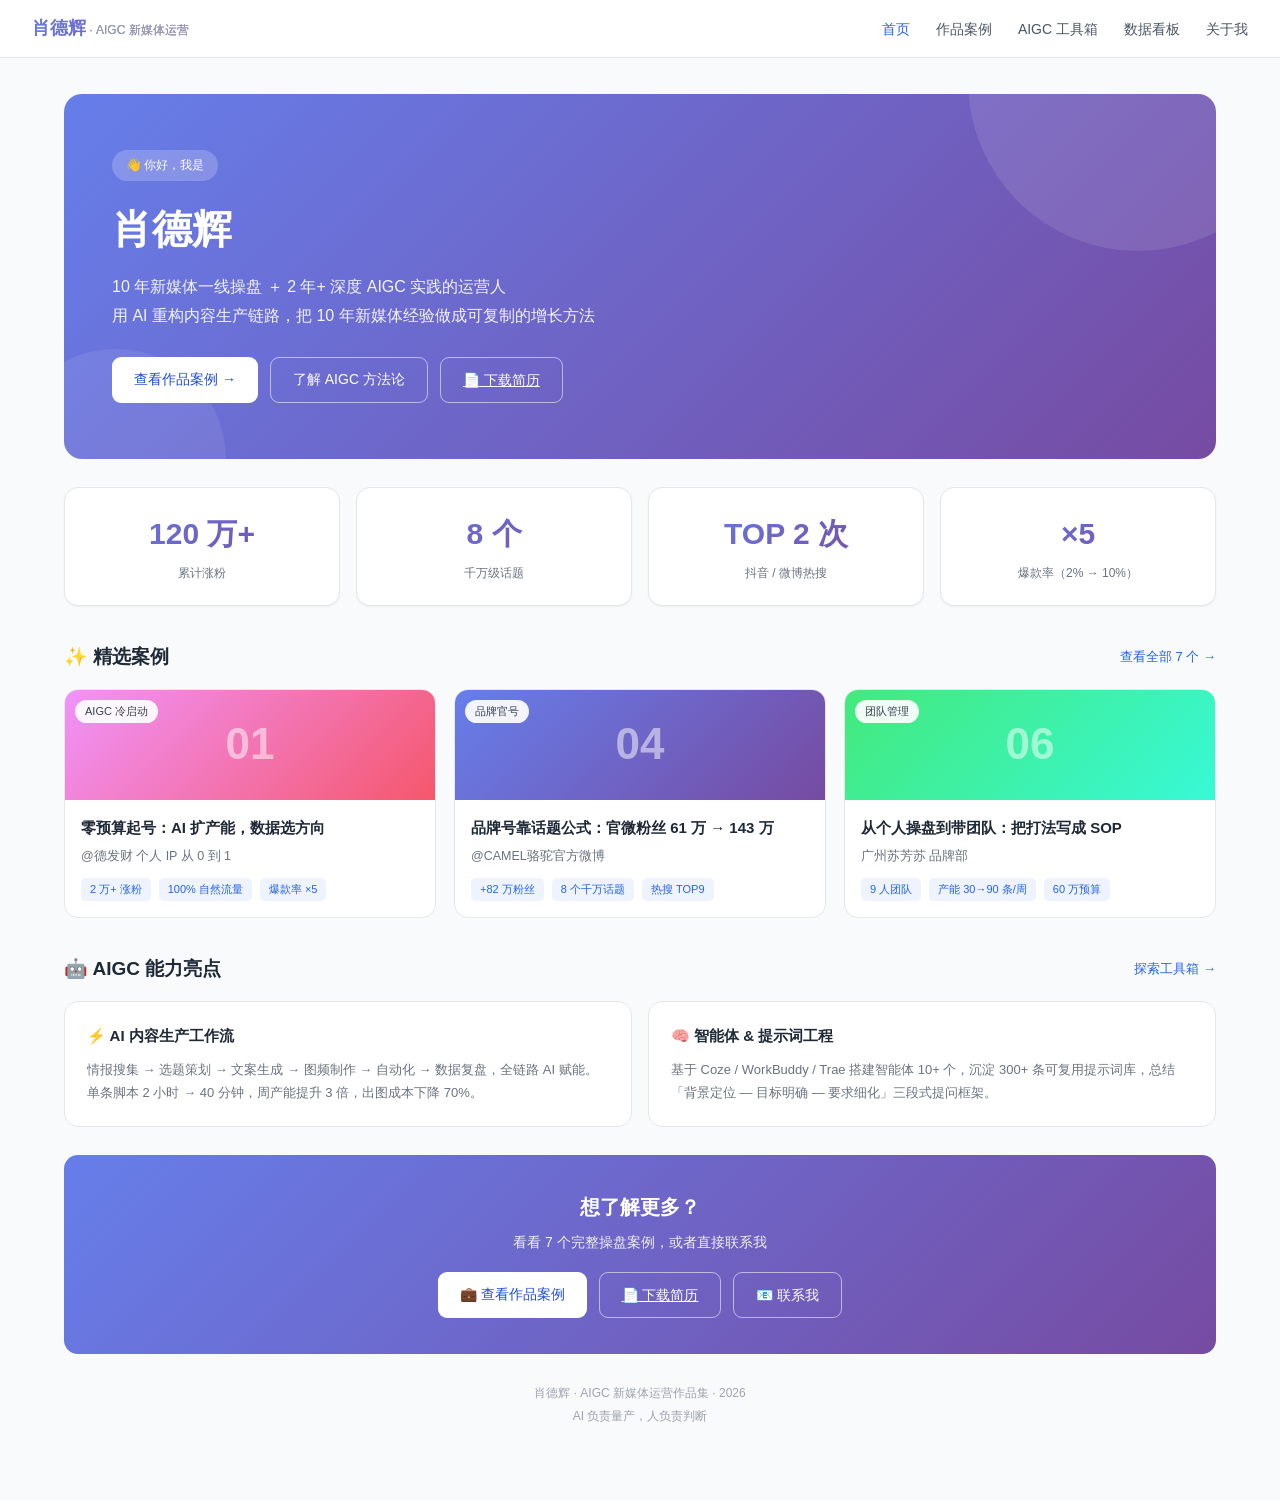
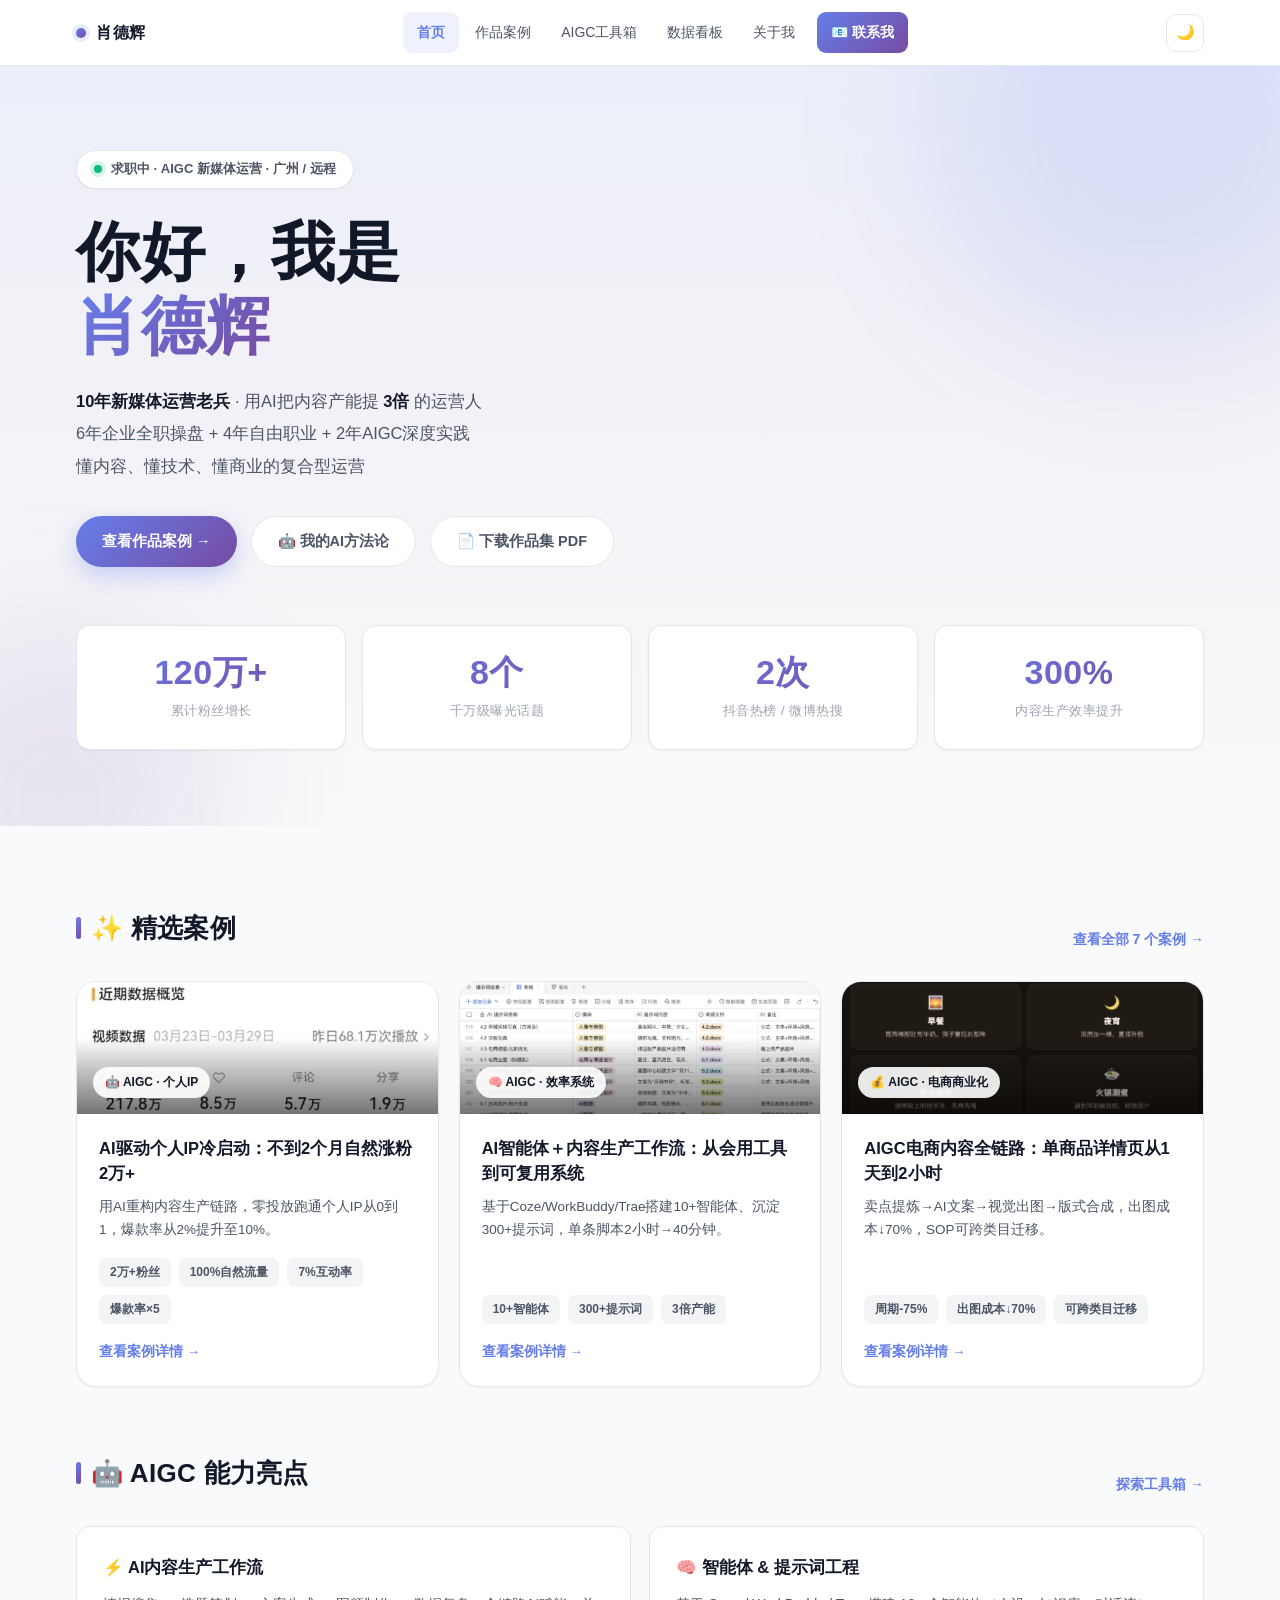
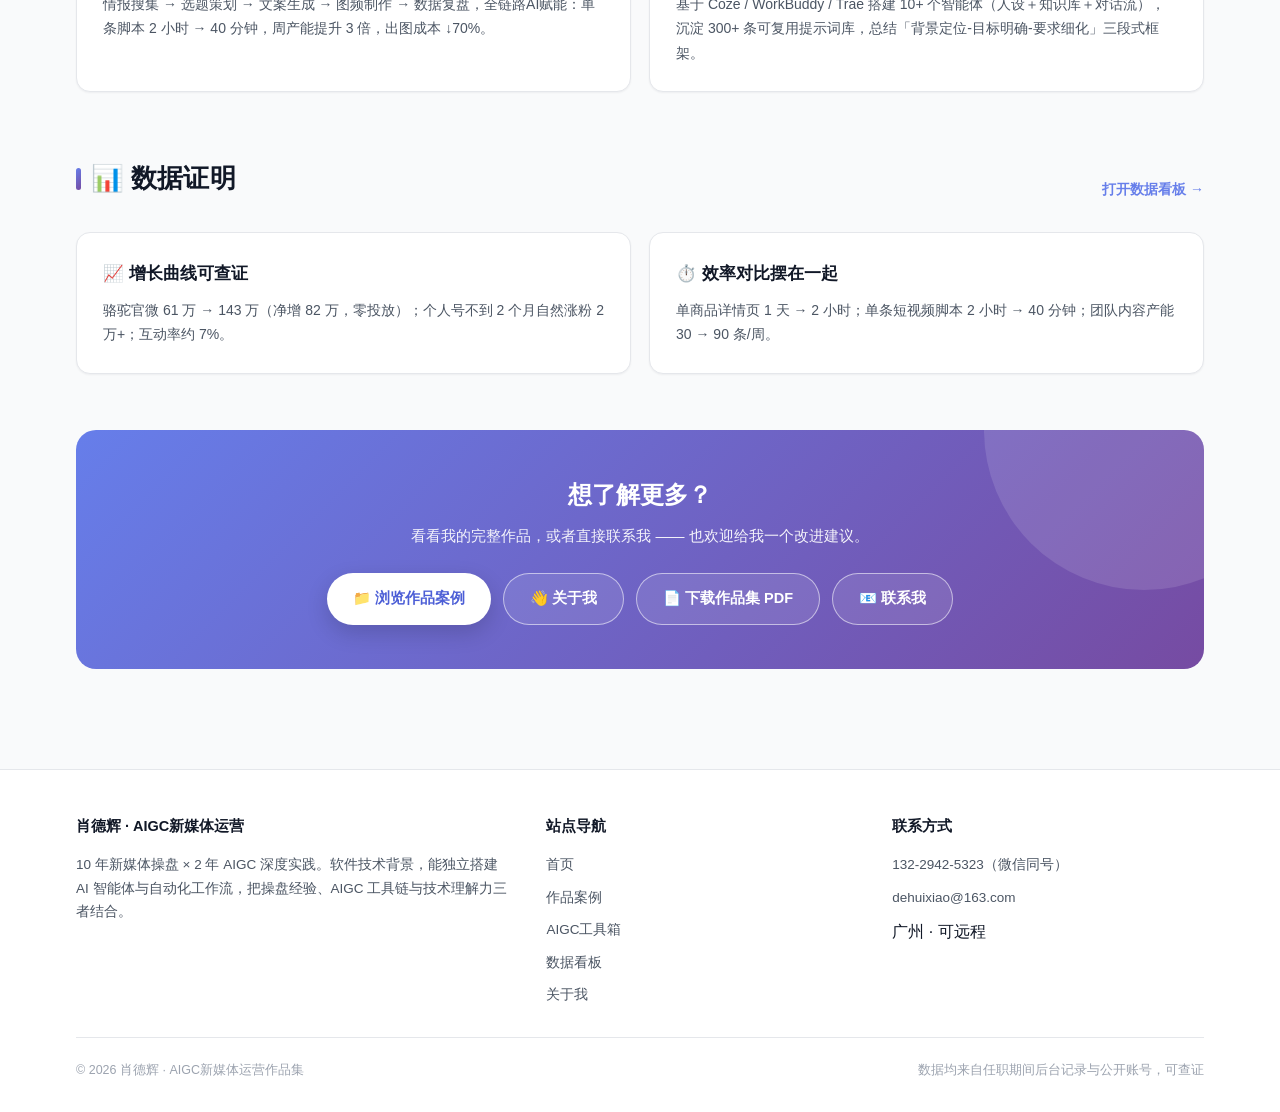
